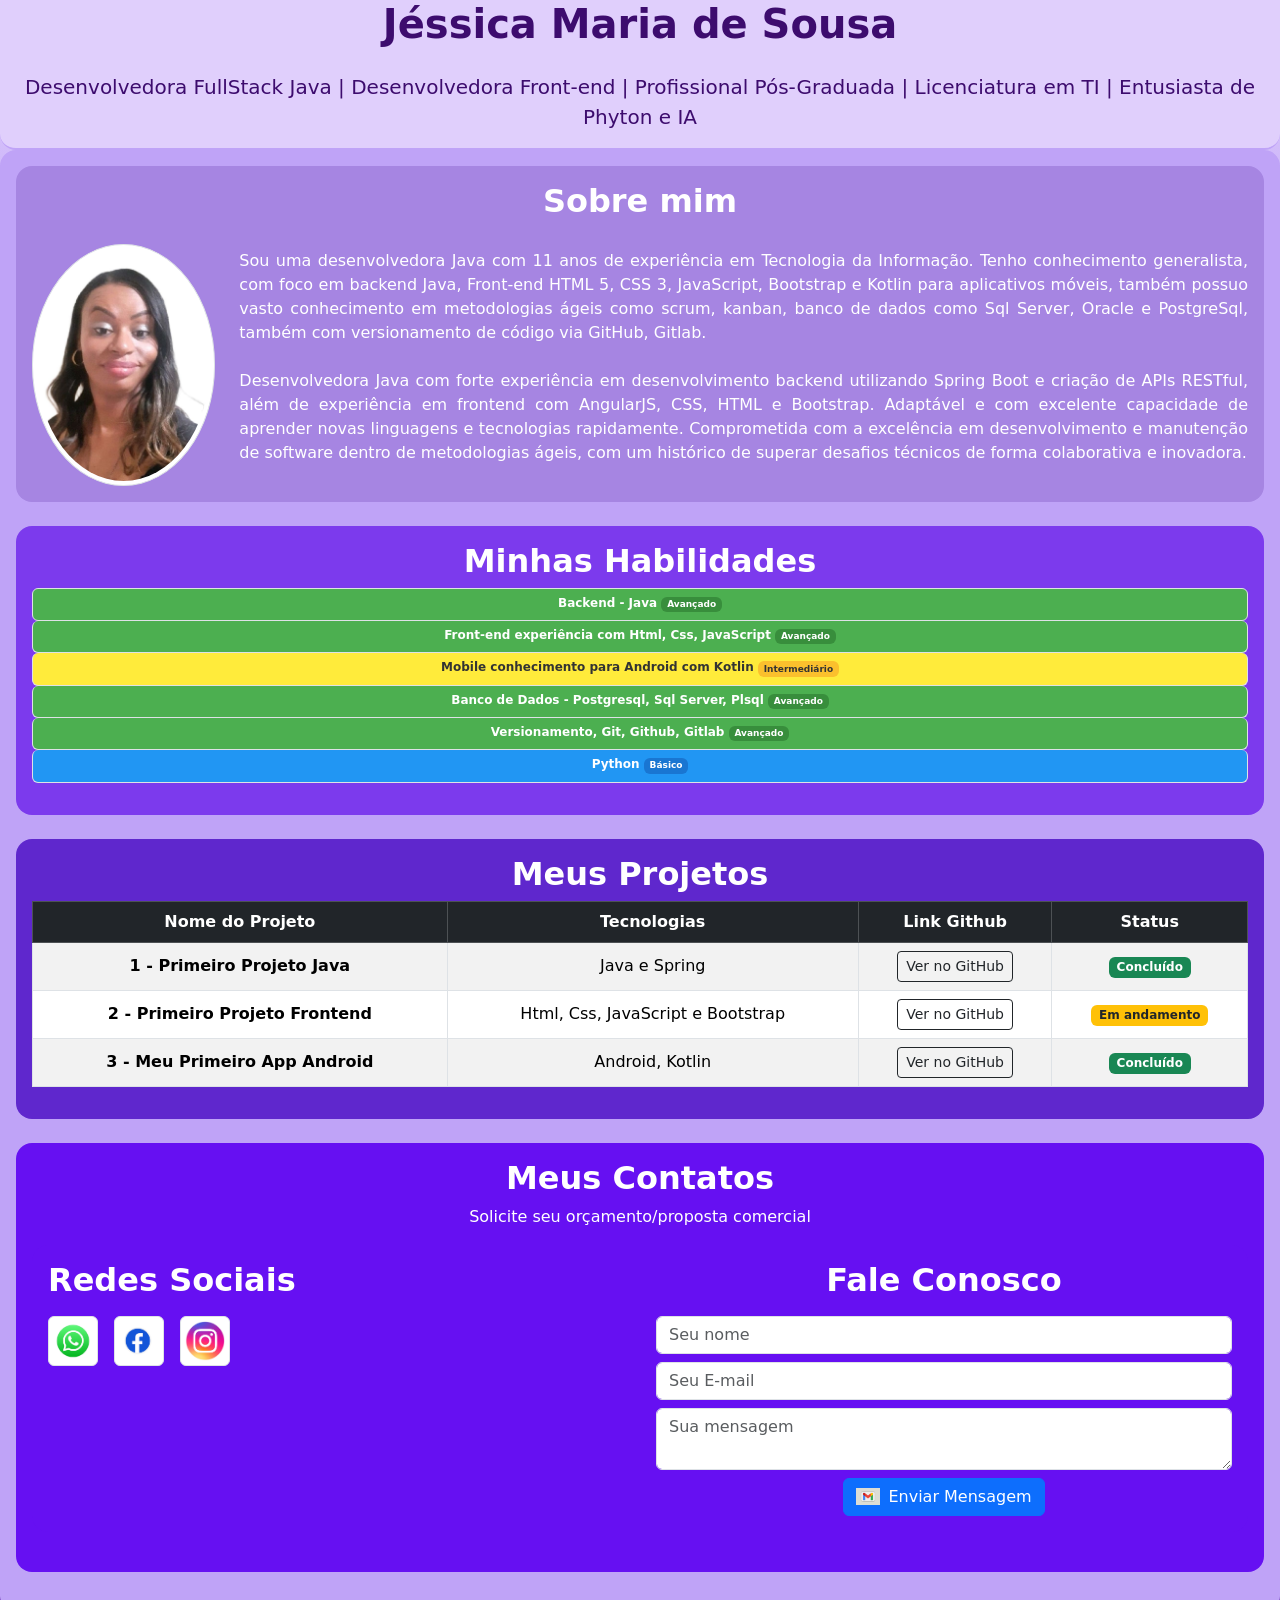
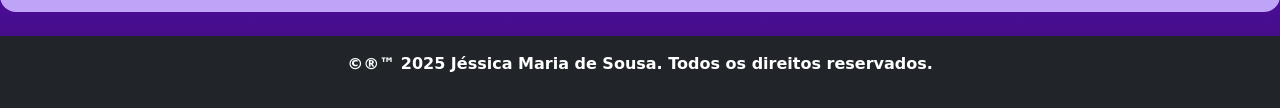
==== index.html @ a3057164 "Add files via upload" ====
<!--Iniciando Meu Arquivo HTML-->
<!DOCTYPE html>
<html lang="pt-br">
<head>
    <meta charset="UTF-8">
    <meta name="viewport" content="width=device-width, initial-scale=1.0">
    <title>Currículo Jéssica Maria de Sousa</title>
    <!-- Bootstrap CSS via CDN -->
    <link href="https://cdn.jsdelivr.net/npm/bootstrap@5.3.0/dist/css/bootstrap.min.css" rel="stylesheet">
    <!--Contato Via Whatsapp-->
    <script type="text/javascript">
              window.onload = function(){
              (function(d, script) {
              script = d.createElement('script');
              script.type = 'text/javascript';
              script.async = true;
              script.src = 'https://w.app/widget-v1/YqwuMZ.js';
              d.getElementsByTagName('head')[0].appendChild(script);
              }(document));
              };
              </script>
    <!--Inclusão do favicon na guia -->
    <link rel="icon" href="Foto_Jessica.jpg" type="image/png">
    <link rel="shortcut icon" href="Foto_Jessica.jpg" type="image/x-icon">
</head>
<!--Iniciando o corpo da página-->
<!--Características e cores do corpo da página-->
<body style="min-height:100vh; margin:0; background: linear-gradient(180deg, #e0cffc 0%, #bfa3f7 20%, #a685e2 40%, #7c3aed 60%, #6610f2 80%, #3d0c6e 100%);" class="text-white">
    <!-- Meu Cabeçalho-->
    <div class="container-fluid" style="background: #e0cffc; color: #3d0c6e; border-radius: 0 0 16px 16px; border-bottom: 2px solid #bfa3f7;">
      <div class="row">
        <div class="col-12">
  <h1 class="text-center mb-4 fw-bold">Jéssica Maria de Sousa</h1>
        <p class="lead text-center"> Desenvolvedora FullStack Java | Desenvolvedora Front-end | Profissional Pós-Graduada | Licenciatura em TI | Entusiasta de Phyton e IA</p>
        </div>
      </div>
    </div>
        <!--Sobre mim-->
        <div class="container-fluid p-3" style="background: #bfa3f7; color: #3d0c6e; border-radius: 16px;">
          <div class="p-3 mb-4" style="background: #a685e2; color: #fff; border-radius: 16px;">
            <h2 class="fw-bold text-center mb-4">Sobre mim</h2>
            <div class="d-flex flex-column flex-md-row align-items-center justify-content-center gap-4">
              <picture class="mb-3 mb-md-0">
                <source srcset="" type="image/svg+xml">
                <img src="Foto_Jessica.jpg" class="img-fluid img-thumbnail rounded-circle" alt="Foto da Desenvolvedora Java Jéssica" style="width:auto; height: auto;">
              </picture>
              <div class="text-start">
                <p style="text-align: justify;">Sou uma desenvolvedora Java com 11 anos de experiência em Tecnologia da Informação. Tenho conhecimento generalista, com foco em backend Java, Front-end HTML 5, CSS 3, JavaScript, Bootstrap e Kotlin para aplicativos móveis, também possuo vasto conhecimento em metodologias ágeis como scrum, kanban, banco de dados como Sql Server, Oracle e PostgreSql, também com versionamento de código via GitHub, Gitlab. <br><br>
                Desenvolvedora Java com forte experiência em desenvolvimento backend utilizando Spring Boot e criação de APIs RESTful, além de experiência em frontend com AngularJS, CSS, HTML e Bootstrap. Adaptável e com excelente capacidade de aprender novas linguagens e tecnologias rapidamente. Comprometida com a excelência em desenvolvimento e manutenção de software dentro de metodologias ágeis, com um histórico de superar desafios técnicos de forma colaborativa e inovadora.
                </p>
              </div>
            </div>
          </div>
          <!--Minhas Habilidades-->
          <div class="p-3 text-center mb-4" style="background: #7c3aed; color: #fff; border-radius: 16px;">
            <h2 class="fw-bold">Minhas Habilidades</h2>
            <div class="list-group mb-3">
              <a href="#" class="list-group-item list-group-item-action badge" style="background:#4caf50;color:#fff;">Backend - Java <span class="badge" style="background:#388e3c; color:#fff;">Avançado</span></a>
              <a href="#" class="list-group-item list-group-item-action badge" style="background:#4caf50;color:#fff;">Front-end experiência com Html, Css, JavaScript <span class="badge" style="background:#388e3c; color:#fff;">Avançado</span></a>
              <a href="#" class="list-group-item list-group-item-action badge" style="background:#ffeb3b;color:#333;">Mobile conhecimento para Android com Kotlin <span class="badge" style="background:#fbc02d; color:#333;">Intermediário</span></a>
              <a href="#" class="list-group-item list-group-item-action badge" style="background:#4caf50;color:#fff;">Banco de Dados - Postgresql, Sql Server, Plsql <span class="badge" style="background:#388e3c; color:#fff;">Avançado</span></a>
              <a href="#" class="list-group-item list-group-item-action badge" style="background:#4caf50;color:#fff;">Versionamento, Git, Github, Gitlab <span class="badge" style="background:#388e3c; color:#fff;">Avançado</span></a>
              <a href="#" class="list-group-item list-group-item-action badge" style="background:#2196f3;color:#fff;">Python <span class="badge" style="background:#1976d2; color:#fff;">Básico</span></a>
            </div>
          </div>
          <!--Meus Projetos-->
          <div class="p-3 text-center mb-4" style="background: #5f27cd; color: #fff; border-radius: 16px;">
            <h2 class="fw-bold">Meus Projetos</h2>
            <div class="table-responsive">
              <table class="table table-striped table-bordered align-middle">
                <thead class="table-dark">
                  <tr>
                    <th scope="col">Nome do Projeto</th>
                    <th scope="col">Tecnologias</th>
                    <th scope="col">Link Github</th>
                    <th scope="col">Status</th>
                  </tr>
                </thead>
                <tbody>
                  <tr>
                    <th scope="row">1 - Primeiro Projeto Java</th>
                    <td>Java e Spring</td>
                    <td><a href="https://github.com/JessicaSousa26/Meu_Projeto_de_Java" target="_blank" class="btn btn-outline-dark btn-sm">Ver no GitHub</a></td>
                    <td><span class="badge bg-success">Concluído</span></td>
                  </tr>
                  <tr>
                    <th scope="row">2 - Primeiro Projeto Frontend</th>
                    <td>Html, Css, JavaScript e Bootstrap</td>
                    <td><a href="https://github.com/JessicaSousa26/primeiro-projeto-js" target="_blank" class="btn btn-outline-dark btn-sm">Ver no GitHub</a></td>
                    <td><span class="badge bg-warning text-dark">Em andamento</span></td>
                  </tr>
                  <tr>
                    <th scope="row">3 - Meu Primeiro App Android</th>
                    <td>Android, Kotlin</td>
                    <td><a href="https://github.com/JessicaSousa26/MobileKotlin" target="_blank" class="btn btn-outline-dark btn-sm">Ver no GitHub</a></td>
                    <td><span class="badge bg-success">Concluído</span></td>
                  </tr>
                </tbody>
              </table>
            </div>
          </div>
          <!--Meus Contatos-->
          <div class="p-3 text-center mb-4" style="background: #6610f2; color: #fff; border-radius: 16px;">
            <h2 class="fw-bold">Meus Contatos</h2>
            <p>Solicite seu orçamento/proposta comercial</p>
            <!--Redes Sociais-->
              <div class="p-3 mb-4" style="background: #6610f2; color: #fff; border-radius: 16px; display: flex; flex-wrap: wrap; justify-content: space-between; align-items: flex-start; gap: 32px;">
                <div style="flex:1; min-width:220px;">
                  <h2 class="mb-3 text-start fw-bold">Redes Sociais</h2>
                  <div style="display: flex; gap: 16px;">
                    <a href="https://w.app/yqwumz">
                      <img src="icone_whatsapp.jpg" class="img-thumbnail" alt="ícone do Whatsapp" style="width:50px; height:50px; object-fit:contain;">
                    </a>
                    <a href="https://www.facebook.com/profile.php?id=100001544995476">
                      <img src="facebook_icone.jpg" class="img-thumbnail" alt="ícone do Facebook" style="width:50px; height:50px; object-fit:contain;">
                    </a>
                    <a href="https://www.instagram.com/jessysousa26/">
                      <img src="instagram-logotipo.jpg" class="img-thumbnail" alt="ícone do Instagram" style="width:50px; height:50px; object-fit:contain;">
                    </a>
                  </div>
                </div>
                <!--Fale Conosco-->
                <div style="flex:1; min-width:220px;">
                  <h2 class="mb-3 text-center fw-bold">Fale Conosco</h2>
                  <form style="text-align:left;">
                    <input type="text" class="form-control mb-2" placeholder="Seu nome" required>
                    <input type="email" class="form-control mb-2" placeholder="Seu E-mail" required>
                    <textarea class="form-control mb-2" placeholder="Sua mensagem" rows="2" required></textarea>
                    <div class="d-flex justify-content-center">
                      <button class="btn btn-primary d-flex align-items-center gap-2" type="submit">
                        <img src="logotipo_gmail.jpg" alt="ícone do Gmail" style="width:24px; height:24px; object-fit:contain;">
                        Enviar Mensagem
                      </button>
                    </div>
                  </form>
                </div>
              </div>
          </div>
        </div>
        <!-- Rodapé -->
        <footer>
        <div class="contact">
        <footer class="bg-dark text-white text-center py-3 mt-4">
            <p><strong>&copy;&reg;&trade; 2025 Jéssica Maria de Sousa. Todos os direitos reservados.</strong></p>
        </footer>
      </footer>
    </header>
        </div>
    </div>
</script>
</body>
</html>
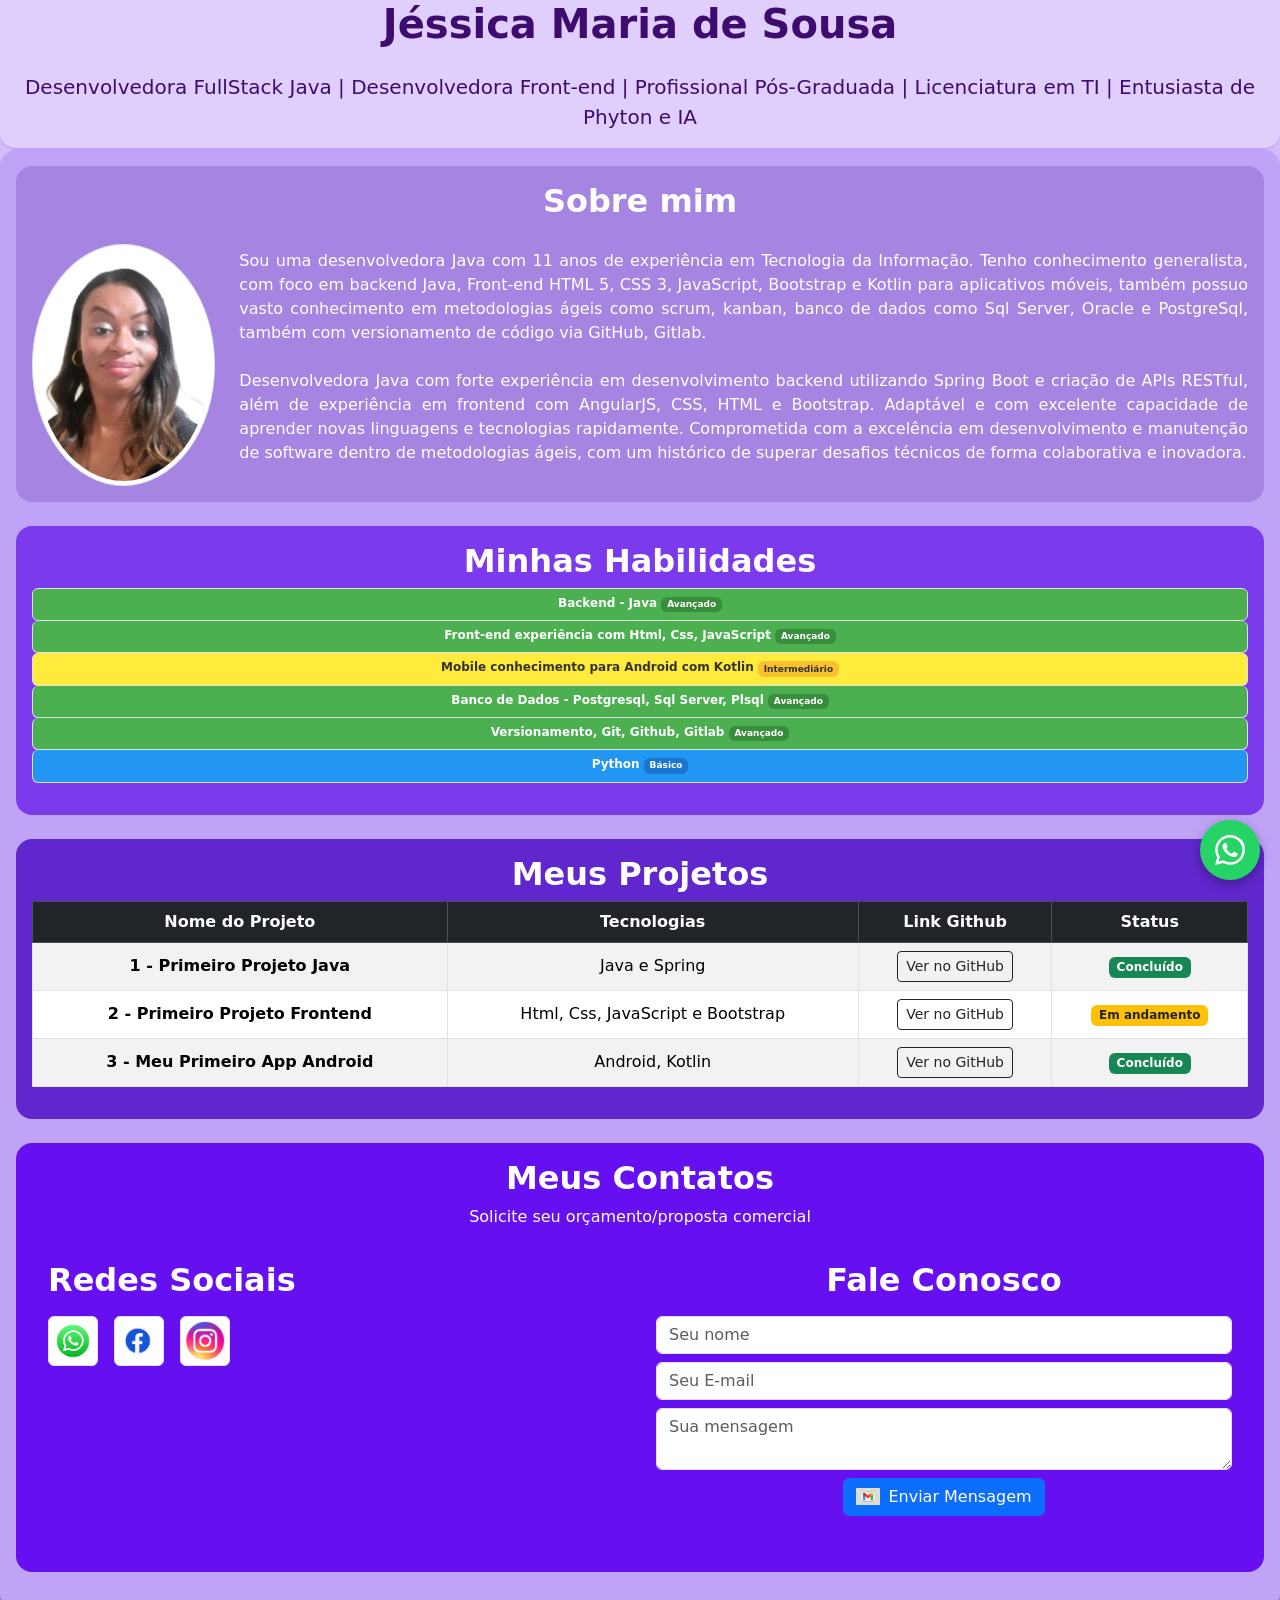
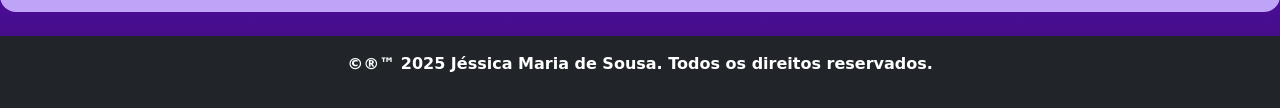
==== commit 3691c6a6: "Substituir widget WhatsApp antigo por botão personalizado  Mudanças implementadas: - Remover widget " ====
--- a/index.html
+++ b/index.html
@@ -7,18 +7,34 @@
     <title>Currículo Jéssica Maria de Sousa</title>
     <!-- Bootstrap CSS via CDN -->
     <link href="https://cdn.jsdelivr.net/npm/bootstrap@5.3.0/dist/css/bootstrap.min.css" rel="stylesheet">
-    <!--Contato Via Whatsapp-->
-    <script type="text/javascript">
-              window.onload = function(){
-              (function(d, script) {
-              script = d.createElement('script');
-              script.type = 'text/javascript';
-              script.async = true;
-              script.src = 'https://w.app/widget-v1/YqwuMZ.js';
-              d.getElementsByTagName('head')[0].appendChild(script);
-              }(document));
-              };
-              </script>
+    <!-- Botão flutuante do WhatsApp personalizado -->
+    <style>
+        .whatsapp-float {
+            position: fixed;
+            bottom: 20px;
+            right: 20px;
+            width: 60px;
+            height: 60px;
+            background-color: #25d366;
+            border-radius: 50%;
+            display: flex;
+            align-items: center;
+            justify-content: center;
+            box-shadow: 0 4px 12px rgba(0,0,0,0.3);
+            z-index: 1000;
+            transition: transform 0.3s ease;
+            text-decoration: none;
+        }
+        .whatsapp-float:hover {
+            transform: scale(1.1);
+            background-color: #128c7e;
+        }
+        .whatsapp-float svg {
+            width: 30px;
+            height: 30px;
+            fill: white;
+        }
+    </style>
     <!--Inclusão do favicon na guia -->
     <link rel="icon" href="Foto_Jessica.jpg" type="image/png">
     <link rel="shortcut icon" href="Foto_Jessica.jpg" type="image/x-icon">
@@ -108,7 +124,7 @@
                 <div style="flex:1; min-width:220px;">
                   <h2 class="mb-3 text-start fw-bold">Redes Sociais</h2>
                   <div style="display: flex; gap: 16px;">
-                    <a href="https://w.app/yqwumz">
+                    <a href="https://api.whatsapp.com/send?phone=5561983368180">
                       <img src="icone_whatsapp.jpg" class="img-thumbnail" alt="ícone do Whatsapp" style="width:50px; height:50px; object-fit:contain;">
                     </a>
                     <a href="https://www.facebook.com/profile.php?id=100001544995476">
@@ -147,6 +163,14 @@
     </header>
         </div>
     </div>
+
+    <!-- Botão flutuante do WhatsApp -->
+    <a href="https://api.whatsapp.com/send?phone=5561983368180&text=Olá! Vim através do seu portfólio." class="whatsapp-float" target="_blank" title="Fale conosco no WhatsApp">
+        <svg viewBox="0 0 24 24">
+            <path d="M17.472 14.382c-.297-.149-1.758-.867-2.03-.967-.273-.099-.471-.148-.67.15-.197.297-.767.966-.94 1.164-.173.199-.347.223-.644.075-.297-.15-1.255-.463-2.39-1.475-.883-.788-1.48-1.761-1.653-2.059-.173-.297-.018-.458.13-.606.134-.133.298-.347.446-.52.149-.174.198-.298.298-.497.099-.198.05-.371-.025-.52-.075-.149-.669-1.612-.916-2.207-.242-.579-.487-.5-.669-.51-.173-.008-.371-.01-.57-.01-.198 0-.52.074-.792.372-.272.297-1.04 1.016-1.04 2.479 0 1.462 1.065 2.875 1.213 3.074.149.198 2.096 3.2 5.077 4.487.709.306 1.262.489 1.694.625.712.227 1.36.195 1.871.118.571-.085 1.758-.719 2.006-1.413.248-.694.248-1.289.173-1.413-.074-.124-.272-.198-.57-.347m-5.421 7.403h-.004a9.87 9.87 0 01-5.031-1.378l-.361-.214-3.741.982.998-3.648-.235-.374a9.86 9.86 0 01-1.51-5.26c.001-5.45 4.436-9.884 9.888-9.884 2.64 0 5.122 1.03 6.988 2.898a9.825 9.825 0 012.893 6.994c-.003 5.45-4.437 9.884-9.885 9.884m8.413-18.297A11.815 11.815 0 0012.05 0C5.495 0 .16 5.335.157 11.892c0 2.096.547 4.142 1.588 5.945L.057 24l6.305-1.654a11.882 11.882 0 005.683 1.448h.005c6.554 0 11.890-5.335 11.893-11.893A11.821 11.821 0 0020.885 3.488"/>
+        </svg>
+    </a>
+
 </script>
 </body>
 </html>
